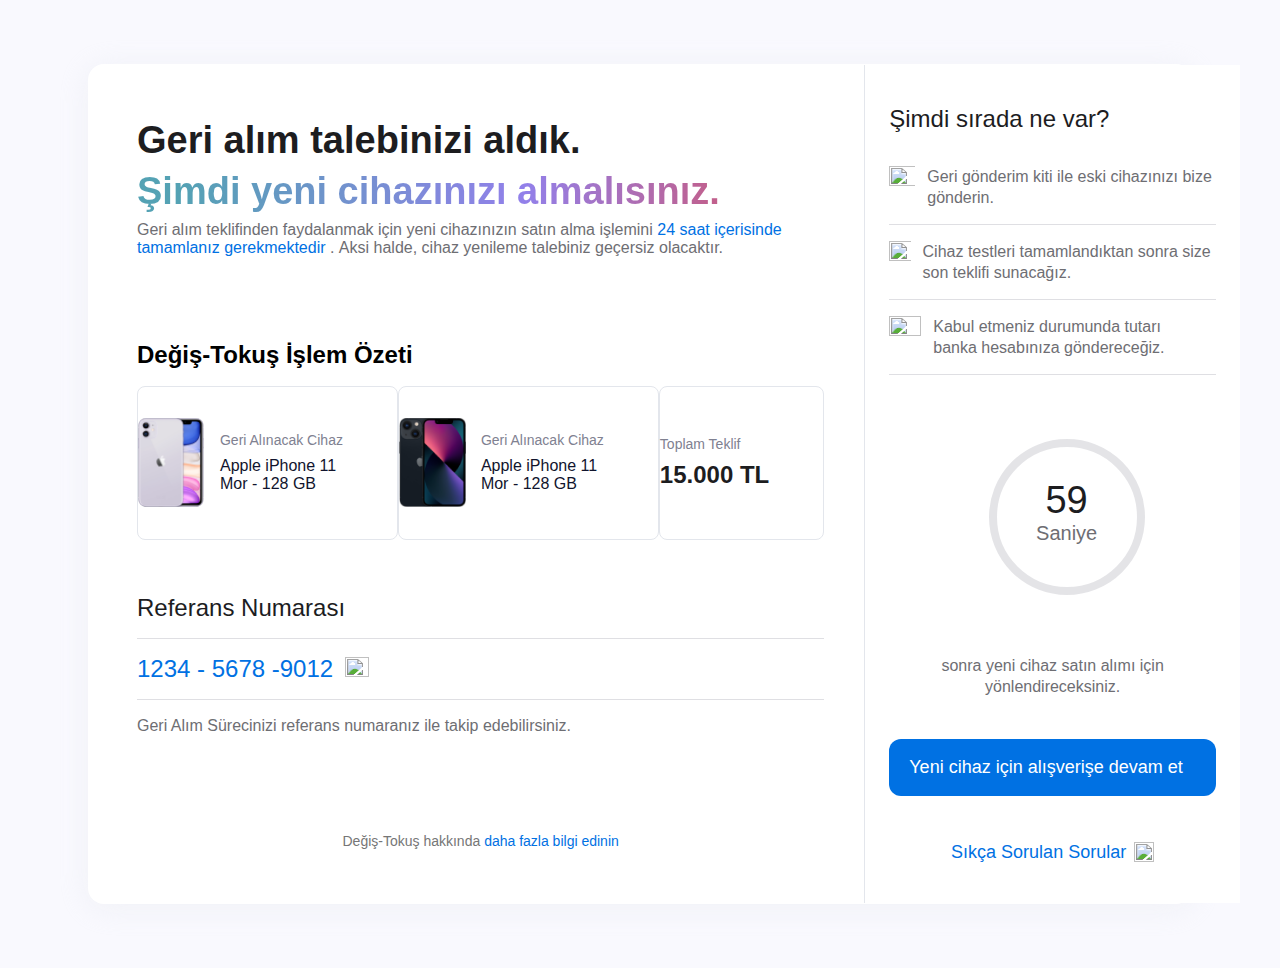
==== feedback.html @ b6c4c505 "add counter" ====
<!doctype html>
<html lang="en">
<head>
    <meta charset="UTF-8">
    <meta name="viewport"
          content="width=device-width, user-scalable=no, initial-scale=1.0, maximum-scale=1.0, minimum-scale=1.0">
    <meta http-equiv="X-UA-Compatible" content="ie=edge">
    <title>Document</title>

    <!-- Main Style CSS -->
    <link rel="stylesheet" href="assets/css/reset.css" />


    <! -- Feedback Style CSS -->
    <link rel="stylesheet" href="assets/css/feedback.style.css" />

</head>
<body>
<div class="div">
    <div class="div-2">
        <div class="div-3">
            <div class="column">
                <div class="div-4">
                    <div class="div-5">Geri alım talebinizi aldık.</div>
                    <div class="div-6">Şimdi yeni cihazınızı almalısınız.</div>
                    <div class="div-7">
            <span
                    style="
                font-family: SF Pro Display, -apple-system, Roboto, Helvetica,
                  sans-serif;
                font-weight: 400;
                color: rgba(110, 110, 115, 1);
              "
            >
              Geri alım teklifinden faydalanmak için yeni cihazınızın satın alma
              işlemini
            </span>
                        <span
                                style="
                font-family: SF Pro Display, -apple-system, Roboto, Helvetica,
                  sans-serif;
                font-weight: 500;
                color: rgba(0, 113, 227, 1);
              "
                        >
              24 saat içerisinde tamamlanız gerekmektedir
            </span>
                        <span
                                style="
                font-family: SF Pro Display, -apple-system, Roboto, Helvetica,
                  sans-serif;
                font-weight: 500;
                color: rgba(110, 110, 115, 1);
              "
                        >
              .
            </span>
                        <span
                                style="
                font-family: SF Pro Display, -apple-system, Roboto, Helvetica,
                  sans-serif;
                font-weight: 400;
                color: rgba(110, 110, 115, 1);
              "
                        >
              Aksi halde, cihaz yenileme talebiniz geçersiz olacaktır.
            </span>
                    </div>
                    <div class="div-8">Değiş-Tokuş İşlem Özeti</div>
                    <div class="div-center">
                        <div class="div-9">
                        <img
                                loading="lazy"
                               src="assets/images/iPhone.png"
                                class="img"
                        />
                        <div class="div-10">
                            <div class="div-11">Geri Alınacak Cihaz</div>
                            <div class="div-12">
                                Apple iPhone 11
                                <br />
                                Mor - 128 GB
                            </div>
                        </div>
                        </div>
                        <div class="div-9">
                        <img
                                loading="lazy"
                                src="assets/images/iPhoneX.png"
                                class="img"
                        />
                        <div class="div-14">
                            <div class="div-15">Geri Alınacak Cihaz</div>
                            <div class="div-16">
                                Apple iPhone 11
                                <br />
                                Mor - 128 GB
                            </div>
                        </div>
                        </div>
                        <div class="div-9">
                            <div class="div-18">
                                <div class="div-19">Toplam Teklif</div>
                                <div class="div-20">15.000 TL</div>
                            </div>
                        </div>

                    </div>
                    <div class="div-21">Referans Numarası</div>
                    <div class="div-22" id="creditCardDiv">
                        <div class="div-23">1234 - 5678 -9012</div>
                        <img
                                onclick="copyText()"
                                loading="lazy"
                                src="https://cdn.builder.io/api/v1/image/assets/TEMP/49448d26d26168275c6802aee7172ea79fa65cbe69febe6ba6039c9facfa88c1?apiKey=ae8aeb1d272242bf86ff7800aba57712&"
                                class="img-2"
                        />
                    </div>
                    <div class="div-24">
                        Geri Alım Sürecinizi referans numaranız ile takip edebilirsiniz.
                    </div>
                    <div class="div-25">
            <span style="color: rgba(118, 118, 118, 1)">
              Değiş-Tokuş hakkında
            </span>
                        <span style="color: rgba(0, 113, 227, 1)">
              daha fazla bilgi edinin
            </span>
                    </div>
                </div>
            </div>
            <div class="column-2">
                <div class="div-26">
                    <div class="div-27">Şimdi sırada ne var?</div>
                    <div class="div-28">
                        <img
                                loading="lazy"
                                src="https://cdn.builder.io/api/v1/image/assets/TEMP/e001e3718c64f66830d9330c6ad120c46c2c657cc1d4123989505094ca36b59f?apiKey=ae8aeb1d272242bf86ff7800aba57712&"
                                class="img-3"
                        />
                        <div class="div-29">
                            Geri gönderim kiti ile eski cihazınızı bize gönderin.
                        </div>
                    </div>
                    <div class="div-30">
                        <img
                                loading="lazy"
                                src="https://cdn.builder.io/api/v1/image/assets/TEMP/a7e3ae804e79de4c52d5cfe596dcd4d2884c4306f06ed69b06ef38650d494862?apiKey=ae8aeb1d272242bf86ff7800aba57712&"
                                class="img-4"
                        />
                        <div class="div-31">
                            Cihaz testleri tamamlandıktan sonra size son teklifi sunacağız.
                        </div>
                    </div>
                    <div class="div-32">
                        <img
                                loading="lazy"
                                src="https://cdn.builder.io/api/v1/image/assets/TEMP/4ac2e68c41309a852723cf1bbdcb28cb85118266b0328f9afcf9cf25741412de?apiKey=ae8aeb1d272242bf86ff7800aba57712&"
                                class="img-5"
                        />
                        <div class="div-33">
                            Kabul etmeniz durumunda tutarı
                            <br />
                            banka hesabınıza göndereceğiz.
                        </div>
                    </div>
                    <div class="div-34">

                            <div class="circle" id="countdown">
                                <div class="div-35">59</div>
                                <div class="div-36">Saniye</div>
                            </div>

                    </div>
                    <div class="div-37">
                        sonra yeni cihaz satın alımı için yönlendireceksiniz.
                    </div>
                    <div class="div-38">Yeni cihaz için alışverişe devam et</div>
                    <div class="div-39">
                        <div class="div-40">Sıkça Sorulan Sorular</div>
                        <img
                                loading="lazy"
                                src="https://cdn.builder.io/api/v1/image/assets/TEMP/a82e1e1b8cce7ddc620728f0086979c070bb5f3942fba8e836e763b03e0095b7?apiKey=ae8aeb1d272242bf86ff7800aba57712&"
                                class="img-7"
                        />
                    </div>
                </div>
            </div>
        </div>
    </div>
</div>
<script src="assets/js/feedback.js"></script>
</body>
</html>
---- assets/css/feedback.style.css ----
.div {
    justify-content: center;
    background-color: #f9f9fe;
    display: flex;
    flex-direction: column;
    padding: 50px 60px;
}
@media (max-width: 991px) {
    .div {
        padding: 0 20px;
    }
}
.div-2 {
    border-radius: 16px;
    border: 1px solid var(--divider, rgba(0, 0, 0, 0));
    box-shadow: 0px 4px 31px 0px rgba(227, 230, 236, 0.4);
    background-color: var(--Fintegre-White, #fff);
    padding-left: 48px;
    margin: 14px 28px;
}
@media (max-width: 991px) {
    .div-2 {
        max-width: 100%;
        margin-right: 10px;
        padding-left: 20px;
    }
}
.div-3 {
    gap: 20px;
    display: flex;
}
@media (max-width: 991px) {
    .div-3 {
        flex-direction: column;
        align-items: stretch;
        gap: 0px;
    }
}
.column {
    display: flex;
    flex-direction: column;
    line-height: normal;
    width: 69%;
    margin-left: 0px;
}
@media (max-width: 991px) {
    .column {
        width: 100%;
    }
}
.div-4 {
    display: flex;
    flex-direction: column;
    margin: auto 0;
}
@media (max-width: 991px) {
    .div-4 {
        max-width: 100%;
        margin-top: 40px;
    }
}
.div-5 {
    color: #1d1d1f;
    font: 700 38px SF Pro Display, sans-serif;
}
@media (max-width: 991px) {
    .div-5 {
        max-width: 100%;
    }
}
.div-6 {
    background: linear-gradient(
            90deg,
            #54a2b4 6.23%,
            #9280ea 56.33%,
            #db4e59 99.62%
    );
    background-clip: text;
    -webkit-background-clip: text;
    -webkit-text-fill-color: transparent;
    margin-top: 8px;
    font: 700 38px SF Pro Display, sans-serif;
}
@media (max-width: 991px) {
    .div-6 {
        max-width: 100%;
    }
}
.div-7 {
    color: #6e6e73;
    margin-top: 8px;
    font: 400 16px SF Pro Display, sans-serif;
}
@media (max-width: 991px) {
    .div-7 {
        max-width: 100%;
    }
}
.div-8 {
    color: #000;
    margin-top: 84px;
    font: 600 24px SF Pro Display, sans-serif;
}
@media (max-width: 991px) {
    .div-8 {
        max-width: 100%;
        margin-top: 40px;
    }
}
.div-center{
    display: flex;
    align-items: center;
    justify-content: start;
}
.div-9 {
    height: 150px;
    border-radius: 8px;
    border: 1px solid var(--shadow, #e3e6ec);
    display: flex;
    margin-top: 17px;
    align-items: center;
    justify-content: space-between;
    gap: 15px;
    padding: 1px 54px 1px 0;
}
@media (max-width: 991px) {
    .div-9 {
        height: 100%;
        max-width: 100%;
        flex-wrap: wrap;
        padding-right: 20px;
    }
}
.img {
    aspect-ratio: 0.67;
    object-fit: contain;
    object-position: center;
    width: 80px;
    justify-content: center;
    align-items: center;
    overflow: hidden;
    align-self: stretch;
    max-width: 100%;
}
.div-10 {
    display: flex;
    flex-grow: 1;
    flex-basis: 0%;
    flex-direction: column;
    margin: auto 0;
}
.div-11 {
    color: var(--text-light, #808191);
    white-space: nowrap;
    font: 500 14px SF Pro Display, sans-serif;
}
@media (max-width: 991px) {
    .div-11 {
        white-space: initial;
    }
}
.div-12 {
    color: var(--text-active, #11142d);
    margin-top: 9px;
    font: 500 16px SF Pro Display, sans-serif;
}
.div-13 {
    background-color: #e3e6ec;
    align-self: stretch;
    width: 1px;
    height: 121px;
}
.div-14 {
    display: flex;
    flex-grow: 1;
    flex-basis: 0%;
    flex-direction: column;
    margin: auto 0;
}
.div-15 {
    color: var(--text-light, #808191);
    white-space: nowrap;
    font: 500 14px SF Pro Display, sans-serif;
}
@media (max-width: 991px) {
    .div-15 {
        white-space: initial;
    }
}
.div-16 {
    color: var(--text-active, #11142d);
    margin-top: 9px;
    font: 500 16px SF Pro Display, sans-serif;
}
.div-17 {
    background-color: #e3e6ec;
    align-self: stretch;
    width: 1px;
    height: 121px;
}
.div-18 {
    display: flex;
    flex-grow: 1;
    flex-basis: 0%;
    flex-direction: column;
    margin: auto 0;
}
.div-19 {
    color: var(--text-light, #808191);
    font: 500 14px SF Pro Display, sans-serif;
}
.div-20 {
    color: #1d1d1f;
    margin-top: 9px;
    white-space: nowrap;
    font: 700 24px SF Pro Display, sans-serif;
}
@media (max-width: 991px) {
    .div-20 {
        white-space: initial;
    }
}
.div-21 {
    color: #1d1d1f;
    margin-top: 54px;
    font: 500 24px SF Pro Display, sans-serif;
}
@media (max-width: 991px) {
    .div-21 {
        max-width: 100%;
        margin-top: 40px;
    }
}
.div-22 {
    border-top: 1px solid rgba(210, 210, 215, 0.7);
    border-bottom: 1px solid rgba(210, 210, 215, 0.7);
    display: flex;
    margin-top: 16px;
    gap: 12px;
    padding: 16px 80px 16px 0;
}
@media (max-width: 991px) {
    .div-22 {
        max-width: 100%;
        flex-wrap: wrap;
        padding-right: 20px;
    }
}
.div-23 {
    color: #0071e3;
    white-space: nowrap;
    font: 500 24px SF Pro Display, sans-serif;
}
@media (max-width: 991px) {
    .div-23 {
        white-space: initial;
    }
}
.img-2 {
    aspect-ratio: 1;
    object-fit: contain;
    object-position: center;
    width: 24px;
    overflow: hidden;
    align-self: center;
    max-width: 100%;
    margin: auto 0;
    cursor: pointer;
}
.div-24 {
    color: #6e6e73;
    margin-top: 16px;
    font: 400 16px/128% SF Pro Display, -apple-system, Roboto, Helvetica,
    sans-serif;
}
@media (max-width: 991px) {
    .div-24 {
        max-width: 100%;
    }
}
.div-25 {
    color: #0071e3;
    text-align: center;
    margin-top: 97px;
    font: 400 14px SF Pro Display, sans-serif;
}
@media (max-width: 991px) {
    .div-25 {
        max-width: 100%;
        margin-top: 40px;
    }
}
.column-2 {
    display: flex;
    flex-direction: column;
    line-height: normal;
    width: 31%;
    margin-left: 20px;
}
@media (max-width: 991px) {
    .column-2 {
        width: 100%;
        margin-left: 0px;
    }
}
.div-26 {
    border-left: 1px solid #e3e6ec;
    background-color: var(--Fintegre-White, #fff);
    display: flex;
    width: 100%;
    flex-grow: 1;
    flex-direction: column;
    margin: 0 auto;
    padding: 40px 24px;
}
@media (max-width: 991px) {
    .div-26 {
        margin-top: 40px;
        padding: 0 20px;
    }
}
.div-27 {
    color: #1d1d1f;
    align-self: stretch;
    font: 500 24px SF Pro Display, sans-serif;
}
.div-28 {
    align-items: start;
    border-bottom: 1px solid rgba(210, 210, 215, 0.7);
    align-self: stretch;
    display: flex;
    margin-top: 17px;
    justify-content: space-between;
    gap: 12px;
    padding: 16px 0;
}
.img-3 {
    aspect-ratio: 1;
    object-fit: contain;
    object-position: center;
    width: 32px;
    overflow: hidden;
    max-width: 100%;
}
.div-29 {
    color: #6e6e73;
    align-self: stretch;
    flex-grow: 1;
    flex-basis: auto;
    font: 400 16px/21px SF Pro Display, -apple-system, Roboto, Helvetica,
    sans-serif;
}
.div-30 {
    align-items: start;
    border-bottom: 1px solid rgba(210, 210, 215, 0.7);
    align-self: stretch;
    display: flex;
    justify-content: space-between;
    gap: 12px;
    padding: 16px 0;
}
.img-4 {
    aspect-ratio: 1;
    object-fit: contain;
    object-position: center;
    width: 32px;
    overflow: hidden;
    max-width: 100%;
}
.div-31 {
    color: #6e6e73;
    align-self: stretch;
    flex-grow: 1;
    flex-basis: auto;
    font: 400 16px/21px SF Pro Display, -apple-system, Roboto, Helvetica,
    sans-serif;
}
.div-32 {
    align-items: start;
    border-bottom: 1px solid rgba(210, 210, 215, 0.7);
    align-self: stretch;
    display: flex;
    justify-content: space-between;
    gap: 12px;
    padding: 16px 0;
}
.img-5 {
    aspect-ratio: 1;
    object-fit: contain;
    object-position: center;
    width: 32px;
    overflow: hidden;
    max-width: 100%;
}
.div-33 {
    color: #6e6e73;
    align-self: stretch;
    flex-grow: 1;
    flex-basis: auto;
    font: 400 16px/21px SF Pro Display, -apple-system, Roboto, Helvetica,
    sans-serif;
}
.div-34 {
    stroke-width: 8px;
    border-radius: 50%;
    align-self: center;
    justify-content: center;
    display: flex;
    margin-top: 64px;
    width: 140px;
    max-width: 100%;
    flex-direction: column;
    align-items: center;
    padding: 0 14px 31px 42px;
}
@media (max-width: 991px) {
    .div-34 {
        padding-left: 20px;
        margin-top: 40px;
    }
}
.img-6 {
    aspect-ratio: 1.7;
    object-fit: contain;
    object-position: center;
    width: 56px;
    overflow: hidden;
    border-radius: 50%;
    max-width: 100%;
}
.div-35 {
    color: #1d1d1f;
    text-align: center;
    align-self: stretch;
    margin-top: 32px;
    font: 500 38px SF Pro Display, sans-serif;

}
.div-36 {
    color: #6e6e73;
    text-align: center;
    align-self: stretch;
    white-space: nowrap;
    font: 400 20px SF Pro Display, sans-serif;
}
@media (max-width: 991px) {
    .div-36 {
        white-space: initial;
    }
}
.div-37 {
    color: #6e6e73;
    text-align: center;
    margin-top: 29px;
    font: 400 16px/21px SF Pro Display, -apple-system, Roboto, Helvetica,
    sans-serif;
}
.div-38 {
    color: #fff;
    white-space: nowrap;
    justify-content: center;
    border-radius: 12px;
    background-color: #0071e3;
    align-self: stretch;
    margin-top: 42px;
    padding: 18px 20px;
    font: 500 18px SF Pro Display, sans-serif;
}
@media (max-width: 991px) {
    .div-38 {
        white-space: initial;
        margin-top: 40px;
    }
}
.div-39 {
    align-self: center;
    display: flex;
    margin-top: 46px;
    gap: 8px;
}
@media (max-width: 991px) {
    .div-39 {
        margin-top: 40px;
    }
}
.div-40 {
    color: #0071e3;
    flex-grow: 1;
    white-space: nowrap;
    font: 500 18px SF Pro Display, sans-serif;
}
@media (max-width: 991px) {
    .div-40 {
        white-space: initial;
    }
}

.img-7 {
    aspect-ratio: 1;
    object-fit: contain;
    object-position: center;
    width: 20px;
    overflow: hidden;
    align-self: start;
    max-width: 100%;
}

.circle-container {
    display: flex;
    align-items: center;
    justify-content: center;
}
.circle {
    width: 140px;
    height: 140px;
    top: 371px;
    left: 105px;
    border: 8px solid  rgba(210, 210, 215, 0.6);
    border-radius: 50%;
}
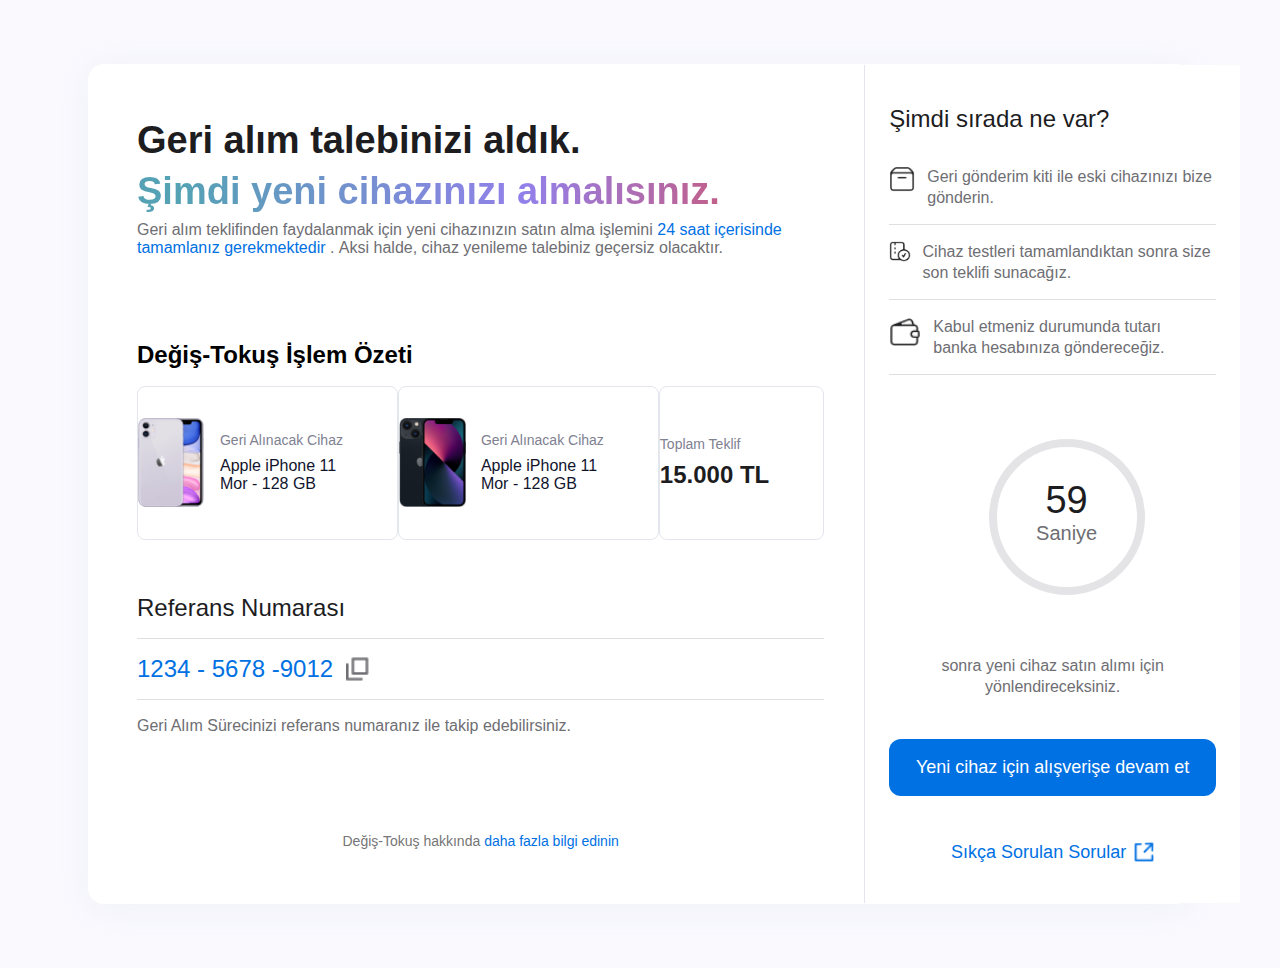
==== commit 803d31e5: "feat: fix" ====
--- a/feedback.html
+++ b/feedback.html
@@ -1,194 +1,192 @@
-<!doctype html>
+<!DOCTYPE html>
 <html lang="en">
-<head>
-    <meta charset="UTF-8">
-    <meta name="viewport"
-          content="width=device-width, user-scalable=no, initial-scale=1.0, maximum-scale=1.0, minimum-scale=1.0">
-    <meta http-equiv="X-UA-Compatible" content="ie=edge">
+  <head>
+    <meta charset="UTF-8" />
+    <meta
+      name="viewport"
+      content="width=device-width, user-scalable=no, initial-scale=1.0, maximum-scale=1.0, minimum-scale=1.0"
+    />
+    <meta http-equiv="X-UA-Compatible" content="ie=edge" />
     <title>Document</title>
 
     <!-- Main Style CSS -->
     <link rel="stylesheet" href="assets/css/reset.css" />
 
-
     <! -- Feedback Style CSS -->
     <link rel="stylesheet" href="assets/css/feedback.style.css" />
-
-</head>
-<body>
-<div class="div">
-    <div class="div-2">
+  </head>
+  <body>
+    <div class="div">
+      <div class="div-2">
         <div class="div-3">
-            <div class="column">
-                <div class="div-4">
-                    <div class="div-5">Geri alım talebinizi aldık.</div>
-                    <div class="div-6">Şimdi yeni cihazınızı almalısınız.</div>
-                    <div class="div-7">
-            <span
-                    style="
-                font-family: SF Pro Display, -apple-system, Roboto, Helvetica,
-                  sans-serif;
-                font-weight: 400;
-                color: rgba(110, 110, 115, 1);
-              "
-            >
-              Geri alım teklifinden faydalanmak için yeni cihazınızın satın alma
-              işlemini
-            </span>
-                        <span
-                                style="
-                font-family: SF Pro Display, -apple-system, Roboto, Helvetica,
-                  sans-serif;
-                font-weight: 500;
-                color: rgba(0, 113, 227, 1);
-              "
-                        >
-              24 saat içerisinde tamamlanız gerekmektedir
-            </span>
-                        <span
-                                style="
-                font-family: SF Pro Display, -apple-system, Roboto, Helvetica,
-                  sans-serif;
-                font-weight: 500;
-                color: rgba(110, 110, 115, 1);
-              "
-                        >
-              .
-            </span>
-                        <span
-                                style="
-                font-family: SF Pro Display, -apple-system, Roboto, Helvetica,
-                  sans-serif;
-                font-weight: 400;
-                color: rgba(110, 110, 115, 1);
-              "
-                        >
-              Aksi halde, cihaz yenileme talebiniz geçersiz olacaktır.
-            </span>
+          <div class="column">
+            <div class="div-4">
+              <div class="div-5">Geri alım talebinizi aldık.</div>
+              <div class="div-6">Şimdi yeni cihazınızı almalısınız.</div>
+              <div class="div-7">
+                <span
+                  style="
+                    font-family: SF Pro Display, -apple-system, Roboto,
+                      Helvetica, sans-serif;
+                    font-weight: 400;
+                    color: rgba(110, 110, 115, 1);
+                  "
+                >
+                  Geri alım teklifinden faydalanmak için yeni cihazınızın satın
+                  alma işlemini
+                </span>
+                <span
+                  style="
+                    font-family: SF Pro Display, -apple-system, Roboto,
+                      Helvetica, sans-serif;
+                    font-weight: 500;
+                    color: rgba(0, 113, 227, 1);
+                  "
+                >
+                  24 saat içerisinde tamamlanız gerekmektedir
+                </span>
+                <span
+                  style="
+                    font-family: SF Pro Display, -apple-system, Roboto,
+                      Helvetica, sans-serif;
+                    font-weight: 500;
+                    color: rgba(110, 110, 115, 1);
+                  "
+                >
+                  .
+                </span>
+                <span
+                  style="
+                    font-family: SF Pro Display, -apple-system, Roboto,
+                      Helvetica, sans-serif;
+                    font-weight: 400;
+                    color: rgba(110, 110, 115, 1);
+                  "
+                >
+                  Aksi halde, cihaz yenileme talebiniz geçersiz olacaktır.
+                </span>
+              </div>
+              <div class="div-8">Değiş-Tokuş İşlem Özeti</div>
+              <div class="div-center">
+                <div class="div-9">
+                  <img
+                    loading="lazy"
+                    src="assets/images/iPhone.png"
+                    class="img"
+                  />
+                  <div class="div-10">
+                    <div class="div-11">Geri Alınacak Cihaz</div>
+                    <div class="div-12">
+                      Apple iPhone 11
+                      <br />
+                      Mor - 128 GB
                     </div>
-                    <div class="div-8">Değiş-Tokuş İşlem Özeti</div>
-                    <div class="div-center">
-                        <div class="div-9">
-                        <img
-                                loading="lazy"
-                               src="assets/images/iPhone.png"
-                                class="img"
-                        />
-                        <div class="div-10">
-                            <div class="div-11">Geri Alınacak Cihaz</div>
-                            <div class="div-12">
-                                Apple iPhone 11
-                                <br />
-                                Mor - 128 GB
-                            </div>
-                        </div>
-                        </div>
-                        <div class="div-9">
-                        <img
-                                loading="lazy"
-                                src="assets/images/iPhoneX.png"
-                                class="img"
-                        />
-                        <div class="div-14">
-                            <div class="div-15">Geri Alınacak Cihaz</div>
-                            <div class="div-16">
-                                Apple iPhone 11
-                                <br />
-                                Mor - 128 GB
-                            </div>
-                        </div>
-                        </div>
-                        <div class="div-9">
-                            <div class="div-18">
-                                <div class="div-19">Toplam Teklif</div>
-                                <div class="div-20">15.000 TL</div>
-                            </div>
-                        </div>
-
+                  </div>
+                </div>
+                <div class="div-9">
+                  <img
+                    loading="lazy"
+                    src="assets/images/iPhoneX.png"
+                    class="img"
+                  />
+                  <div class="div-14">
+                    <div class="div-15">Geri Alınacak Cihaz</div>
+                    <div class="div-16">
+                      Apple iPhone 11
+                      <br />
+                      Mor - 128 GB
                     </div>
-                    <div class="div-21">Referans Numarası</div>
-                    <div class="div-22" id="creditCardDiv">
-                        <div class="div-23">1234 - 5678 -9012</div>
-                        <img
-                                onclick="copyText()"
-                                loading="lazy"
-                                src="https://cdn.builder.io/api/v1/image/assets/TEMP/49448d26d26168275c6802aee7172ea79fa65cbe69febe6ba6039c9facfa88c1?apiKey=ae8aeb1d272242bf86ff7800aba57712&"
-                                class="img-2"
-                        />
-                    </div>
-                    <div class="div-24">
-                        Geri Alım Sürecinizi referans numaranız ile takip edebilirsiniz.
-                    </div>
-                    <div class="div-25">
-            <span style="color: rgba(118, 118, 118, 1)">
-              Değiş-Tokuş hakkında
-            </span>
-                        <span style="color: rgba(0, 113, 227, 1)">
-              daha fazla bilgi edinin
-            </span>
-                    </div>
+                  </div>
                 </div>
+                <div class="div-9">
+                  <div class="div-18">
+                    <div class="div-19">Toplam Teklif</div>
+                    <div class="div-20">15.000 TL</div>
+                  </div>
+                </div>
+              </div>
+              <div class="div-21">Referans Numarası</div>
+              <div class="div-22" id="creditCardDiv">
+                <div class="div-23">1234 - 5678 -9012</div>
+                <img
+                  onclick="copyText()"
+                  loading="lazy"
+                  src="/assets/images/copy.png"
+                  class="img-2"
+                />
+              </div>
+              <div class="div-24">
+                Geri Alım Sürecinizi referans numaranız ile takip edebilirsiniz.
+              </div>
+              <div class="div-25">
+                <span style="color: rgba(118, 118, 118, 1)">
+                  Değiş-Tokuş hakkında
+                </span>
+                <span style="color: rgba(0, 113, 227, 1)">
+                  daha fazla bilgi edinin
+                </span>
+              </div>
             </div>
-            <div class="column-2">
-                <div class="div-26">
-                    <div class="div-27">Şimdi sırada ne var?</div>
-                    <div class="div-28">
-                        <img
-                                loading="lazy"
-                                src="https://cdn.builder.io/api/v1/image/assets/TEMP/e001e3718c64f66830d9330c6ad120c46c2c657cc1d4123989505094ca36b59f?apiKey=ae8aeb1d272242bf86ff7800aba57712&"
-                                class="img-3"
-                        />
-                        <div class="div-29">
-                            Geri gönderim kiti ile eski cihazınızı bize gönderin.
-                        </div>
-                    </div>
-                    <div class="div-30">
-                        <img
-                                loading="lazy"
-                                src="https://cdn.builder.io/api/v1/image/assets/TEMP/a7e3ae804e79de4c52d5cfe596dcd4d2884c4306f06ed69b06ef38650d494862?apiKey=ae8aeb1d272242bf86ff7800aba57712&"
-                                class="img-4"
-                        />
-                        <div class="div-31">
-                            Cihaz testleri tamamlandıktan sonra size son teklifi sunacağız.
-                        </div>
-                    </div>
-                    <div class="div-32">
-                        <img
-                                loading="lazy"
-                                src="https://cdn.builder.io/api/v1/image/assets/TEMP/4ac2e68c41309a852723cf1bbdcb28cb85118266b0328f9afcf9cf25741412de?apiKey=ae8aeb1d272242bf86ff7800aba57712&"
-                                class="img-5"
-                        />
-                        <div class="div-33">
-                            Kabul etmeniz durumunda tutarı
-                            <br />
-                            banka hesabınıza göndereceğiz.
-                        </div>
-                    </div>
-                    <div class="div-34">
-
-                            <div class="circle" id="countdown">
-                                <div class="div-35">59</div>
-                                <div class="div-36">Saniye</div>
-                            </div>
-
-                    </div>
-                    <div class="div-37">
-                        sonra yeni cihaz satın alımı için yönlendireceksiniz.
-                    </div>
-                    <div class="div-38">Yeni cihaz için alışverişe devam et</div>
-                    <div class="div-39">
-                        <div class="div-40">Sıkça Sorulan Sorular</div>
-                        <img
-                                loading="lazy"
-                                src="https://cdn.builder.io/api/v1/image/assets/TEMP/a82e1e1b8cce7ddc620728f0086979c070bb5f3942fba8e836e763b03e0095b7?apiKey=ae8aeb1d272242bf86ff7800aba57712&"
-                                class="img-7"
-                        />
-                    </div>
+          </div>
+          <div class="column-2">
+            <div class="div-26">
+              <div class="div-27">Şimdi sırada ne var?</div>
+              <div class="div-28">
+                <img
+                  loading="lazy"
+                  src="assets/images/Icon1.png"
+                  class="img-3"
+                />
+                <div class="div-29">
+                  Geri gönderim kiti ile eski cihazınızı bize gönderin.
                 </div>
+              </div>
+              <div class="div-30">
+                <img
+                  loading="lazy"
+                  src="assets/images/Icon2.png"
+                  class="img-4"
+                />
+                <div class="div-31">
+                  Cihaz testleri tamamlandıktan sonra size son teklifi
+                  sunacağız.
+                </div>
+              </div>
+              <div class="div-32">
+                <img
+                  loading="lazy"
+                  src="assets/images/Icon3.png"
+                  class="img-5"
+                />
+                <div class="div-33">
+                  Kabul etmeniz durumunda tutarı
+                  <br />
+                  banka hesabınıza göndereceğiz.
+                </div>
+              </div>
+              <div class="div-34">
+                <div class="circle" id="countdown">
+                  <div class="div-35">59</div>
+                  <div class="div-36">Saniye</div>
+                </div>
+              </div>
+              <div class="div-37">
+                sonra yeni cihaz satın alımı için yönlendireceksiniz.
+              </div>
+              <button class="div-38">Yeni cihaz için alışverişe devam et</button>
+              <div class="div-39">
+                <div class="div-40">Sıkça Sorulan Sorular</div>
+                <img
+                  loading="lazy"
+                  src="assets/images/Icon4.png"
+                  class="img-7"
+                />
+              </div>
             </div>
+          </div>
         </div>
+      </div>
     </div>
-</div>
-<script src="assets/js/feedback.js"></script>
-</body>
-</html>+    <script src="assets/js/feedback.js"></script>
+  </body>
+</html>
--- a/assets/css/feedback.style.css
+++ b/assets/css/feedback.style.css
@@ -457,6 +457,7 @@
     sans-serif;
 }
 .div-38 {
+    cursor: pointer;
     color: #fff;
     white-space: nowrap;
     justify-content: center;
